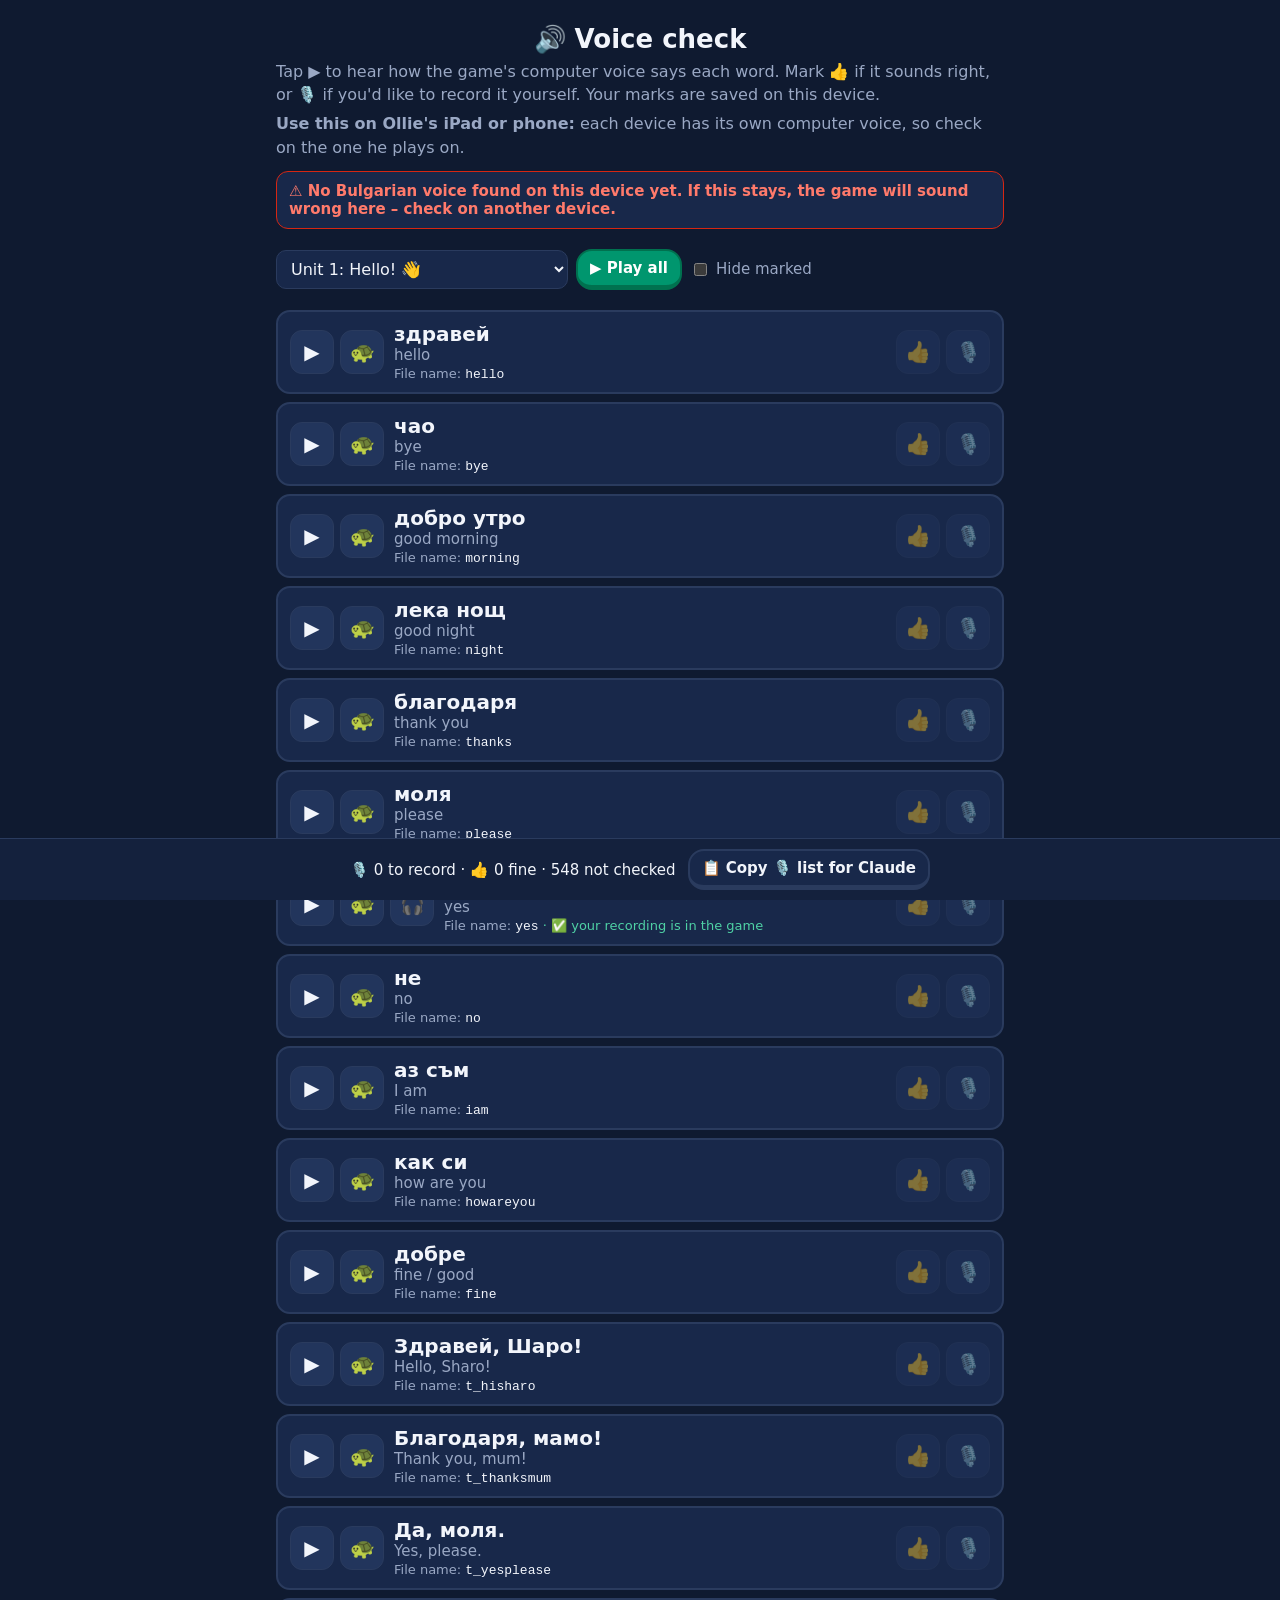
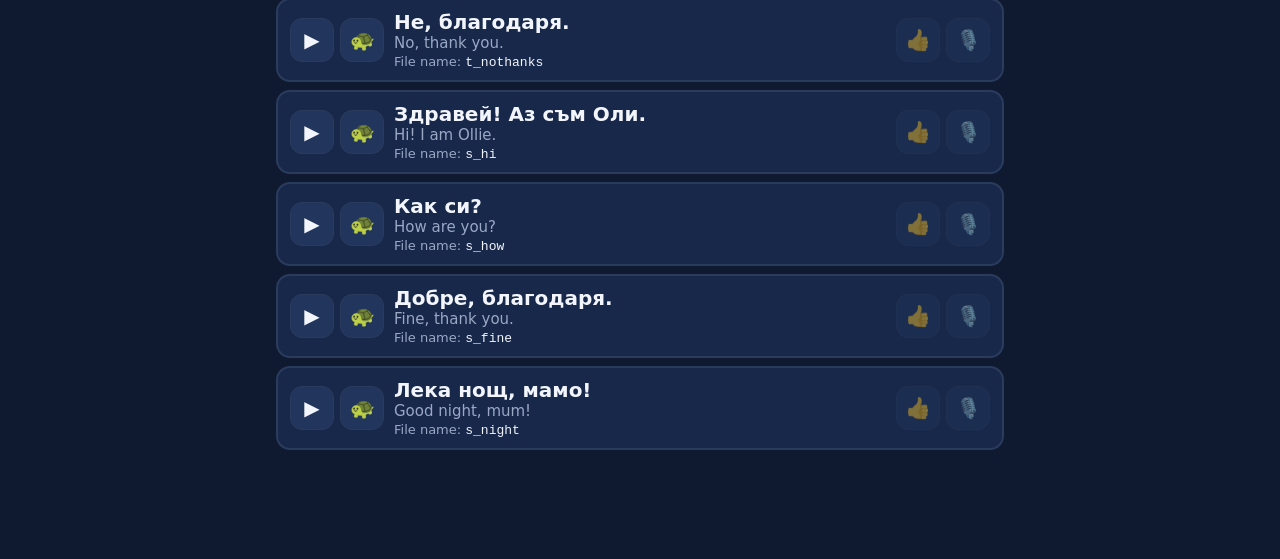
==== check.html @ 4c727529 "Add a grown-up voice check page to hear the computer voice for every word Co-Authored-By: Claude Opu" ====
<!doctype html>
<html lang="en">
<head>
  <meta charset="utf-8">
  <meta name="viewport" content="width=device-width, initial-scale=1, viewport-fit=cover">
  <title>Voice Check</title>
  <meta name="robots" content="noindex, nofollow">
  <meta name="theme-color" content="#14213D">
  <link rel="icon" href="icons/icon.svg" type="image/svg+xml">
  <link rel="stylesheet" href="css/styles.css">
  <style>
    /* Grown-up page for checking the computer voice – not linked from the game. */
    body { background: var(--bg); color: var(--ink); font-family: var(--font); margin: 0; }
    .vc { max-width: 760px; margin: 0 auto; padding: 16px 16px 120px; }
    .vc h1 { font-size: 26px; margin: 8px 0 4px; }
    .vc p { color: var(--muted); line-height: 1.45; margin: 6px 0; }
    .voice-note { background: var(--card); border: 1px solid var(--line); border-radius: 12px; padding: 10px 12px; margin: 12px 0; font-size: 15px; }
    .voice-note.warn { border-color: var(--red); color: var(--bad-text); }
    .bar { display: flex; flex-wrap: wrap; gap: 8px; align-items: center; margin: 12px 0; position: sticky; top: 0; background: var(--bg); padding: 8px 0; z-index: 2; }
    .bar select, .bar label { font: inherit; font-size: 16px; color: var(--ink); }
    .bar select { background: var(--card); border: 1px solid var(--line); border-radius: 10px; padding: 8px 10px; max-width: 100%; }
    .bar label { display: flex; gap: 6px; align-items: center; font-size: 15px; color: var(--muted); }
    .vc .btn { width: auto; margin: 0; }
    .rows { list-style: none; padding: 0; margin: 0; }
    .row { display: grid; grid-template-columns: auto 1fr auto; gap: 10px; align-items: center; background: var(--card); border: 2px solid var(--line); border-radius: 14px; padding: 10px 12px; margin: 8px 0; }
    .row.playing { border-color: var(--yellow); }
    .row.ok { border-color: var(--green); }
    .row.rec { border-color: var(--red); }
    .row.hidden { display: none; }
    .plays { display: flex; gap: 6px; }
    .plays button, .marks button { font-size: 20px; width: 44px; height: 44px; border-radius: 12px; border: 1px solid var(--line); background: #22355c; color: var(--ink); cursor: pointer; }
    .marks { display: flex; gap: 6px; }
    .marks button { opacity: .45; }
    .row.ok .mark-ok, .row.rec .mark-rec { opacity: 1; background: #2c4878; }
    .words { min-width: 0; }
    .bg { font-size: 20px; font-weight: 700; }
    .en { color: var(--muted); font-size: 15px; }
    .meta { font-size: 13px; color: var(--muted); margin-top: 2px; }
    .meta code { color: var(--ink); }
    .meta .mine { color: var(--good-text); }
    .summary { position: fixed; left: 0; right: 0; bottom: 0; background: var(--navy); border-top: 1px solid var(--line); padding: 10px 16px calc(10px + env(safe-area-inset-bottom)); display: flex; flex-wrap: wrap; gap: 8px 12px; align-items: center; justify-content: center; z-index: 3; }
    .summary span { font-size: 15px; }
    textarea.copy { width: 100%; min-height: 90px; margin-top: 8px; background: var(--card); color: var(--ink); border: 1px solid var(--line); border-radius: 10px; font: 14px ui-monospace, monospace; padding: 8px; }
    @media (max-width: 520px) {
      .row { grid-template-columns: 1fr auto; }
      .plays { grid-column: 1 / -1; }
    }
  </style>
</head>
<body>
  <main class="vc">
    <h1>🔊 Voice check</h1>
    <p>Tap ▶ to hear how the game's computer voice says each word. Mark 👍 if it sounds right, or 🎙️ if you'd like to record it yourself. Your marks are saved on this device.</p>
    <p><strong>Use this on Ollie's iPad or phone:</strong> each device has its own computer voice, so check on the one he plays on.</p>
    <div id="voice" class="voice-note">Looking for a Bulgarian voice…</div>

    <div class="bar">
      <select id="unit" aria-label="Unit"></select>
      <button class="btn small primary" id="playall">▶ Play all</button>
      <label><input type="checkbox" id="hide"> Hide marked</label>
    </div>

    <ul class="rows" id="rows"></ul>
    <div id="copybox"></div>
  </main>

  <div class="summary">
    <span id="counts"></span>
    <button class="btn small" id="copy">📋 Copy 🎙️ list for Claude</button>
  </div>

  <script src="js/content.js"></script>
  <script>
  (() => {
    const C = window.CONTENT;
    const KEY = 'ollie-bulgarian-voicecheck';
    let marks = {};
    try { marks = JSON.parse(localStorage.getItem(KEY)) || {}; } catch (e) {}
    const save = () => { try { localStorage.setItem(KEY, JSON.stringify(marks)); } catch (e) {} };

    // Same voice and speeds as the game.
    let voice = null;
    const voiceBox = document.getElementById('voice');
    function findVoice() {
      if (!('speechSynthesis' in window)) { voiceBox.textContent = 'This browser has no computer voice.'; voiceBox.className = 'voice-note warn'; return; }
      voice = speechSynthesis.getVoices().find(v => /^bg/i.test(v.lang)) || null;
      voiceBox.textContent = voice
        ? `Voice on this device: ${voice.name} (${voice.lang})`
        : '⚠️ No Bulgarian voice found on this device yet. If this stays, the game will sound wrong here – check on another device.';
      voiceBox.className = voice ? 'voice-note' : 'voice-note warn';
    }
    if ('speechSynthesis' in window) { findVoice(); speechSynthesis.addEventListener?.('voiceschanged', findVoice); }

    function say(text, slow, onEnd) {
      if (!('speechSynthesis' in window)) return onEnd && onEnd();
      speechSynthesis.cancel();
      const u = new SpeechSynthesisUtterance(text);
      u.lang = 'bg-BG';
      if (voice) u.voice = voice;
      u.rate = slow ? 0.5 : 0.85;
      if (onEnd) { u.onend = onEnd; u.onerror = onEnd; }
      speechSynthesis.speak(u);
    }

    // Every word and sentence in the playable lessons, unit by unit.
    const units = C.units.map((u, i) => {
      const ready = u.lessons.filter(l => l.status !== 'planned');
      const wids = [...new Set(ready.flatMap(l => l.words || []))];
      const sids = [...new Set(ready.flatMap(l => l.sentences || []))];
      return { n: i + 1, u, items: [...wids.map(id => ({ id, ...C.words[id] })), ...sids.map(id => ({ id, ...C.sentences[id] }))] };
    }).filter(x => x.items.length);

    const unitSel = document.getElementById('unit');
    unitSel.append(new Option('All units', 'all'));
    units.forEach(x => unitSel.append(new Option(`Unit ${x.n}: ${x.u.title} ${x.u.emoji}`, x.n)));
    try { unitSel.value = localStorage.getItem(KEY + '-unit') || '1'; } catch (e) { unitSel.value = '1'; }

    const rowsEl = document.getElementById('rows');
    const hide = document.getElementById('hide');
    let playing = null;

    function el(tag, attrs, ...kids) {
      const e = document.createElement(tag);
      Object.assign(e, attrs || {});
      kids.filter(k => k != null).forEach(k => e.append(k));
      return e;
    }

    function render() {
      stopAll();
      rowsEl.replaceChildren();
      const shown = unitSel.value === 'all' ? units : units.filter(x => String(x.n) === unitSel.value);
      shown.forEach(x => {
        if (unitSel.value === 'all') rowsEl.append(el('li', {}, el('h2', { textContent: `Unit ${x.n}: ${x.u.title} ${x.u.emoji}` })));
        x.items.forEach(item => {
          const row = el('li', { className: 'row' });
          row.dataset.id = item.id;
          const setMark = m => {
            marks[item.id] = marks[item.id] === m ? undefined : m;
            if (!marks[item.id]) delete marks[item.id];
            save(); paint(row, item.id); counts();
          };
          row.append(
            el('div', { className: 'plays' },
              el('button', { textContent: '▶', title: 'Computer voice', onclick: () => say(item.bg, false) }),
              el('button', { textContent: '🐢', title: 'Computer voice, slow', onclick: () => say(item.bg, true) }),
              item.audio ? el('button', { textContent: '🎧', title: 'Your recording', onclick: () => { speechSynthesis.cancel(); new Audio(item.audio).play(); } }) : null
            ),
            el('div', { className: 'words' },
              el('div', { className: 'bg', textContent: item.bg }),
              el('div', { className: 'en', textContent: item.en }),
              el('div', { className: 'meta' }, 'File name: ', el('code', { textContent: item.id }),
                item.audio ? el('span', { className: 'mine', textContent: ' · ✅ your recording is in the game' }) : null)
            ),
            el('div', { className: 'marks' },
              el('button', { className: 'mark-ok', textContent: '👍', title: 'Sounds right', onclick: () => setMark('ok') }),
              el('button', { className: 'mark-rec', textContent: '🎙️', title: 'I need to record this', onclick: () => setMark('rec') })
            )
          );
          paint(row, item.id);
          rowsEl.append(row);
        });
      });
      counts();
    }

    function paint(row, id) {
      row.classList.toggle('ok', marks[id] === 'ok');
      row.classList.toggle('rec', marks[id] === 'rec');
      row.classList.toggle('hidden', hide.checked && !!marks[id]);
    }

    function counts() {
      const all = units.flatMap(x => x.items);
      const rec = all.filter(i => marks[i.id] === 'rec').length;
      const ok = all.filter(i => marks[i.id] === 'ok').length;
      document.getElementById('counts').textContent = `🎙️ ${rec} to record · 👍 ${ok} fine · ${all.length - rec - ok} not checked`;
    }

    // Plays each row in turn so you can just listen along.
    const playBtn = document.getElementById('playall');
    function stopAll() {
      playing = null;
      if ('speechSynthesis' in window) speechSynthesis.cancel();
      document.querySelectorAll('.row.playing').forEach(r => r.classList.remove('playing'));
      playBtn.textContent = '▶ Play all';
    }
    playBtn.onclick = () => {
      if (playing) return stopAll();
      const rows = [...rowsEl.querySelectorAll('.row:not(.hidden)')];
      const token = playing = {};
      playBtn.textContent = '⏹ Stop';
      const next = i => {
        if (playing !== token) return;
        document.querySelectorAll('.row.playing').forEach(r => r.classList.remove('playing'));
        if (i >= rows.length) return stopAll();
        const row = rows[i];
        row.classList.add('playing');
        row.scrollIntoView({ block: 'center', behavior: 'smooth' });
        say(row.querySelector('.bg').textContent, false, () => setTimeout(() => next(i + 1), 900));
      };
      next(0);
    };

    unitSel.onchange = () => { try { localStorage.setItem(KEY + '-unit', unitSel.value); } catch (e) {} render(); };
    hide.onchange = () => rowsEl.querySelectorAll('.row').forEach(r => paint(r, r.dataset.id));

    document.getElementById('copy').onclick = async () => {
      const lines = units.map(x => {
        const ids = x.items.filter(i => marks[i.id] === 'rec').map(i => `${i.id} (${i.bg})`);
        return ids.length ? `Unit ${x.n}: ${ids.join(', ')}` : null;
      }).filter(Boolean);
      const text = lines.length ? `Computer voice is wrong for these – I'll record them:\n${lines.join('\n')}` : 'Nothing marked 🎙️ yet.';
      const box = document.getElementById('copybox');
      try {
        await navigator.clipboard.writeText(text);
        box.replaceChildren(el('p', { textContent: '✅ Copied! Paste it into your chat with Claude.' }));
      } catch (e) {
        const ta = el('textarea', { className: 'copy', value: text, readOnly: true });
        box.replaceChildren(el('p', { textContent: 'Copy this and paste it into your chat with Claude:' }), ta);
        ta.select();
      }
      box.scrollIntoView({ behavior: 'smooth' });
    };

    render();
  })();
  </script>
</body>
</html>
---- css/styles.css ----
/* Ollie's Bulgarian Adventure — touch-first styles (iPad & iPhone) */

:root {
  --green: #00966E;   /* Bulgarian flag green */
  --green-dark: #00714f;
  --red: #D62612;     /* Bulgarian flag red */
  --red-dark: #a31c0d;
  --yellow: #FFC800;
  --yellow-dark: #d9a800;
  --blue: #2D9CDB;
  --blue-dark: #1f7bb0;
  --brown: #D9954F;
  --brown-dark: #a8692c;
  --pink: #E0559A;
  --pink-dark: #b23a76;
  --purple: #8E5CD9;
  --purple-dark: #6a3fb0;
  --teal: #12A4B4;
  --teal-dark: #0b7d8a;
  --stone: #6B7A8F;
  --stone-dark: #4d596b;
  --orange: #FF8A3D;
  --orange-dark: #d0661f;
  /* Dark "game" theme, matching the cover page */
  color-scheme: dark;
  --navy: #14213D;
  --ink: #F2F5FB;
  --muted: #9AA8C4;
  --line: #2A3B5E;
  --bg: #0F1A30;
  --card: #18284A;
  --good-bg: #0E3B2E;
  --bad-bg: #44171A;
  --good-text: #4FD1A5;
  --bad-text: #FF7A6B;
  --radius: 18px;
  --font: ui-rounded, "SF Pro Rounded", "Nunito", "Varela Round", system-ui, -apple-system, "Segoe UI", sans-serif;
}

* { box-sizing: border-box; }

html { background: #0b1428; }

html, body {
  margin: 0;
  background: radial-gradient(120% 60% at 50% 0%, #1f3a68 0%, var(--navy) 50%, #0b1428 100%) fixed;
  color: var(--ink);
  font-family: var(--font);
  -webkit-text-size-adjust: 100%;
  -webkit-tap-highlight-color: transparent;
}

body { min-height: 100dvh; }

button, input { font-family: inherit; }
button {
  touch-action: manipulation;
  user-select: none;
  -webkit-user-select: none;
  cursor: pointer;
}

.hidden { display: none; }

#app {
  max-width: 640px;
  margin: 0 auto;
  min-height: 100dvh;
}

.screen {
  padding: max(16px, env(safe-area-inset-top)) 16px calc(24px + env(safe-area-inset-bottom));
  min-height: 100dvh;
  display: flex;
  flex-direction: column;
}

h1 { font-size: clamp(28px, 7vw, 40px); margin: 8px 0; text-align: center; }
h2 { margin: 0; font-size: 24px; }
h3 { margin: 0 0 10px; font-size: 19px; }
.lead { font-size: 20px; text-align: center; line-height: 1.4; margin: 8px 0; }
.lead.strong { font-weight: 800; }

/* ---------- Buttons ---------- */
.btn {
  border: 2px solid var(--line);
  border-bottom-width: 5px;
  background: var(--card);
  color: var(--ink);
  font-size: 17px;
  font-weight: 800;
  padding: 12px 18px;
  border-radius: 16px;
  margin: 6px 0;
}
.btn:active { transform: translateY(3px); border-bottom-width: 2px; }
.btn.big {
  width: 100%;
  font-size: 20px;
  padding: 16px;
  text-transform: uppercase;
  letter-spacing: .5px;
}
.btn.primary { background: var(--green); border-color: var(--green-dark); color: #fff; }
.btn.danger { background: var(--red); border-color: var(--red-dark); color: #fff; }
.btn.danger-outline { color: var(--bad-text); border-color: rgba(214,38,18,.5); }
.btn:disabled { background: #1c2a47; border-color: #2a3b5e; color: #5f6f90; transform: none; }

.icon-btn {
  border: none;
  background: transparent;
  font-size: 26px;
  width: 48px;
  height: 48px;
  border-radius: 12px;
  color: var(--muted);
  flex: none;
}
.icon-btn:active { background: var(--line); }

/* ---------- Dog mascot ---------- */
.dog { flex: none; }
.dog svg { width: 100%; height: 100%; overflow: visible; }
.dog .tongue { transform-origin: 60px 81px; }
.dog.happy .dog-head { animation: bob 1.6s ease-in-out infinite; transform-origin: 60px 100px; }
.dog.happy .ear-l { animation: earL 1.6s ease-in-out infinite; transform-origin: 30px 32px; }
.dog.happy .ear-r { animation: earR 1.6s ease-in-out infinite; transform-origin: 90px 32px; }
.dog.party .dog-head { animation: jump .6s ease-in-out infinite; }
.dog.sad .tongue { display: none; }
.dog.sad .mouth { d: path("M51 83 Q60 77 69 83"); }
.dog.sad .dog-head { transform: rotate(-8deg); transform-origin: 60px 100px; }

@keyframes bob { 0%,100% { transform: translateY(0) } 50% { transform: translateY(-4px) } }
@keyframes jump { 0%,100% { transform: translateY(0) rotate(0) } 30% { transform: translateY(-14px) rotate(-4deg) } 60% { transform: translateY(-14px) rotate(4deg) } }
@keyframes earL { 0%,100% { rotate: 0deg } 50% { rotate: 8deg } }
@keyframes earR { 0%,100% { rotate: 0deg } 50% { rotate: -8deg } }

.dog-says {
  display: flex;
  align-items: center;
  gap: 10px;
  margin: 10px 0;
}
.bubble {
  position: relative;
  background: var(--card);
  border: 2px solid var(--line);
  border-radius: 18px;
  padding: 12px 14px;
  font-size: 17px;
  font-weight: 700;
  line-height: 1.35;
  flex: 1;
}
.bubble::before {
  content: "";
  position: absolute;
  left: -10px; top: 50%;
  width: 16px; height: 16px;
  background: var(--card);
  border-left: 2px solid var(--line);
  border-bottom: 2px solid var(--line);
  transform: translateY(-50%) rotate(45deg);
}

/* ---------- Welcome (cover page) ---------- */
.welcome {
  background: transparent;
  color: #fff;
  gap: 14px;
  justify-content: center;
}
.flag-stripe { display: flex; height: 6px; border-radius: 99px; overflow: hidden; width: 96px; }
.flag-stripe i { flex: 1; }
.flag-stripe i:nth-child(1) { background: #fff; }
.flag-stripe i:nth-child(2) { background: var(--green); }
.flag-stripe i:nth-child(3) { background: var(--red); }
.cover-title .kicker {
  text-transform: uppercase;
  letter-spacing: 4px;
  font-weight: 800;
  font-size: 15px;
  color: var(--yellow);
}
.cover-title h1 {
  text-align: left;
  font-size: clamp(42px, 12vw, 64px);
  line-height: .95;
  font-weight: 900;
  letter-spacing: -1px;
  margin: 6px 0 10px;
}
.tagline { margin: 0; font-size: 18px; line-height: 1.4; color: #c9d4ea; font-weight: 600; }
.pills { display: flex; flex-wrap: wrap; gap: 8px; }
.pill {
  background: rgba(255,255,255,.1);
  border: 1px solid rgba(255,255,255,.18);
  border-radius: 999px;
  padding: 6px 12px;
  font-size: 14px;
  font-weight: 800;
}
.sidekick {
  display: flex;
  align-items: center;
  gap: 14px;
  background: rgba(255,255,255,.07);
  border: 1px solid rgba(255,255,255,.14);
  border-radius: 20px;
  padding: 14px;
  margin-top: 6px;
}
.sidekick-dog {
  flex: none;
  border-radius: 50%;
  background: radial-gradient(circle, rgba(255,200,0,.35), rgba(255,200,0,0) 70%);
}
.sidekick-label { font-size: 20px; font-weight: 900; color: var(--yellow); }
.sidekick-text { margin: 4px 0 0; font-size: 16px; line-height: 1.4; color: #dbe3f3; }
.name-input {
  width: 100%;
  font-size: 22px;
  font-weight: 700;
  padding: 14px 16px;
  border: 3px solid var(--line);
  border-radius: 16px;
  text-align: center;
  background: var(--card);
  color: var(--ink);
  margin: 8px 0;
}
.name-input:focus { outline: none; border-color: var(--blue); }
.name-input.dark { background: rgba(255,255,255,.08); border-color: rgba(255,255,255,.25); color: #fff; margin: 0; }
.name-input.dark::placeholder { color: #8fa0c2; }
.name-input.dark:focus { border-color: var(--yellow); }
.chips { display: flex; flex-wrap: wrap; gap: 8px; justify-content: center; }
.chip {
  border: 2px solid var(--line);
  background: var(--card);
  border-radius: 999px;
  padding: 8px 16px;
  font-size: 18px;
  font-weight: 700;
  color: var(--ink);
}
.welcome .chip { background: transparent; border-color: rgba(255,255,255,.25); color: #fff; }
.welcome .chip.on { background: var(--yellow); border-color: var(--yellow); color: var(--navy); }
.btn.start {
  background: var(--yellow);
  border-color: var(--yellow-dark);
  color: var(--navy);
  margin-top: 6px;
}

@media (min-width: 700px) {
  .welcome { padding-left: 32px; padding-right: 32px; }
}

/* ---------- Home ---------- */
.topbar {
  display: flex;
  align-items: center;
  gap: 12px;
  position: sticky;
  top: 0;
  z-index: 5;
  background: rgba(15, 26, 48, .9);
  -webkit-backdrop-filter: blur(8px);
  backdrop-filter: blur(8px);
  padding: 6px 0 10px;
  border-bottom: 2px solid var(--line);
}
.stat { display: flex; align-items: center; gap: 4px; font-weight: 800; font-size: 20px; color: #ff8a3d; }
.stat .ico { font-size: 24px; }
.stat.level { flex: 1; color: var(--ink); gap: 8px; }
.lvl-badge {
  background: var(--yellow);
  border-bottom: 3px solid var(--yellow-dark);
  border-radius: 10px;
  padding: 3px 8px;
  font-size: 15px;
  color: var(--navy);
}
.xpbar { flex: 1; height: 14px; background: var(--line); border-radius: 99px; overflow: hidden; }
.xpfill { height: 100%; background: var(--yellow); border-radius: 99px; transition: width .6s; }
.xp-num { font-size: 14px; color: var(--muted); white-space: nowrap; }

.hero-wrap { margin: 8px 0 4px; }
.dog-name { font-weight: 800; color: var(--brown); margin: -8px 0 0 18px; font-size: 15px; }

.path { display: flex; flex-direction: column; align-items: center; padding-bottom: 40px; }

.unit-banner {
  width: 100%;
  display: flex;
  align-items: center;
  gap: 14px;
  color: #fff;
  border-radius: var(--radius);
  padding: 14px 18px;
  margin: 22px 0 14px;
  box-shadow: 0 5px 0 rgba(0,0,0,.18);
}
.unit-emoji { font-size: 38px; }
.unit-label { font-size: 14px; font-weight: 800; opacity: .85; text-transform: uppercase; letter-spacing: 1px; }
.unit-title { font-size: 24px; font-weight: 900; }
.unit-done { margin-left: auto; font-size: 32px; }

.c-green  { --c: var(--green);  --cd: var(--green-dark); }
.c-red    { --c: var(--red);    --cd: var(--red-dark); }
.c-blue   { --c: var(--blue);   --cd: var(--blue-dark); }
.c-brown  { --c: var(--brown);  --cd: var(--brown-dark); }
.c-yellow { --c: var(--yellow); --cd: var(--yellow-dark); }
.c-pink   { --c: var(--pink);   --cd: var(--pink-dark); }
.c-purple { --c: var(--purple); --cd: var(--purple-dark); }
.c-teal   { --c: var(--teal);   --cd: var(--teal-dark); }
.c-stone  { --c: var(--stone);  --cd: var(--stone-dark); }
.c-orange { --c: var(--orange); --cd: var(--orange-dark); }
.unit-banner { background: var(--c); }

.node-row { position: relative; display: flex; flex-direction: column; align-items: center; margin: 8px 0; }
.node-row:has(.start-tag) { margin-top: 40px; }
.node {
  width: 78px;
  height: 72px;
  border-radius: 50%;
  border: none;
  background: var(--c);
  box-shadow: 0 7px 0 var(--cd);
  color: #fff;
  font-size: 32px;
  font-weight: 900;
  transition: transform .1s;
}
.node:active { transform: translateY(5px); box-shadow: 0 2px 0 var(--cd); }
.node.boss { width: 92px; height: 84px; font-size: 38px; }
.node.done { background: var(--yellow); box-shadow: 0 7px 0 var(--yellow-dark); color: var(--navy); }
.node.locked { background: #2a3a5c; box-shadow: 0 7px 0 #1b2742; font-size: 24px; }
.node.current { outline: 5px solid color-mix(in srgb, var(--c) 30%, transparent); outline-offset: 5px; }
.node-title { margin-top: 12px; font-weight: 800; font-size: 14px; color: var(--muted); }
.start-tag {
  position: absolute;
  top: -34px;
  background: var(--card);
  border: 2px solid var(--line);
  color: var(--good-text);
  font-weight: 900;
  padding: 4px 12px;
  border-radius: 10px;
  animation: bob 1.2s ease-in-out infinite;
  z-index: 1;
}
.more-soon { margin-top: 26px; text-align: center; font-weight: 700; color: var(--muted); font-size: 17px; }

/* ---------- Sections, unit cards, continue ---------- */
.home-actions { display: flex; gap: 10px; align-items: stretch; margin: 6px 0 4px; }
.continue-card {
  flex: 1;
  display: grid;
  grid-template-columns: 1fr auto;
  align-items: center;
  text-align: left;
  gap: 2px 10px;
  background: var(--green);
  border: none;
  border-bottom: 5px solid var(--green-dark);
  border-radius: 16px;
  padding: 10px 14px;
  color: #fff;
}
.continue-card:active { transform: translateY(3px); border-bottom-width: 2px; }
.continue-label { font-size: 13px; font-weight: 900; text-transform: uppercase; letter-spacing: 1px; opacity: .85; }
.continue-title { grid-column: 1; font-size: 17px; font-weight: 800; }
.continue-go { grid-column: 2; grid-row: 1 / span 2; font-size: 22px; }
.review-btn { margin: 0; white-space: nowrap; }

.section-head {
  width: 100%;
  margin: 30px 0 4px;
  padding-top: 18px;
  border-top: 2px solid var(--line);
}
.path > .section-head:first-child { margin-top: 10px; border-top: none; padding-top: 0; }
.section-label { color: var(--yellow); font-weight: 900; font-size: 13px; letter-spacing: 2px; text-transform: uppercase; }
.section-head h2 { font-size: 26px; margin: 2px 0; }
.section-head p { margin: 2px 0 8px; color: var(--muted); font-weight: 600; line-height: 1.35; }
.section-progress { display: flex; align-items: center; gap: 10px; font-weight: 800; color: var(--muted); font-size: 14px; }
.tag { display: inline-block; border-radius: 999px; padding: 4px 10px; font-size: 13px; font-weight: 800; }
.tag.planned { background: rgba(255,255,255,.08); border: 1px dashed var(--muted); color: var(--muted); }

.unit-banner { border: none; text-align: left; font-family: inherit; }
.unit-banner:active { transform: translateY(3px); box-shadow: 0 2px 0 rgba(0,0,0,.18); }
.unit-text { flex: 1; min-width: 0; }
.unit-desc { font-size: 14px; font-weight: 600; opacity: .9; margin-top: 2px; line-height: 1.3; }
.unit-info { margin-left: auto; font-size: 22px; opacity: .8; }

.planned-head { width: 100%; margin-top: 26px; }
.planned-grid { width: 100%; display: grid; grid-template-columns: 1fr 1fr; gap: 10px; margin-top: 4px; }
.unit-card {
  display: flex; align-items: center; gap: 10px;
  text-align: left;
  background: rgba(255,255,255,.04);
  border: 2px dashed var(--line);
  border-radius: 14px;
  padding: 10px;
  color: var(--ink);
}
.unit-card-emoji { font-size: 26px; opacity: .75; }
.unit-card .unit-label { display: block; font-size: 11px; color: var(--muted); }
.unit-card-title { display: block; font-weight: 800; font-size: 15px; line-height: 1.2; }

/* ---------- Unit page ---------- */
.unit-page { gap: 12px; }
.crumb { color: var(--muted); font-weight: 700; font-size: 14px; }
.unit-hero {
  display: flex; align-items: center; gap: 14px;
  background: var(--c); color: #fff;
  border-radius: var(--radius);
  padding: 16px 18px;
  box-shadow: 0 5px 0 rgba(0,0,0,.18);
}
.unit-hero h1 { margin: 0; text-align: left; font-size: 28px; }
.unit-hero h1:focus { outline: none; }
.unit-hero.planned, .unit-banner.planned { background: #2a3a5c; }
.unit-intro { font-size: 18px; font-weight: 700; margin: 4px 0; line-height: 1.4; }
.objectives { margin: 0; padding-left: 22px; line-height: 1.5; font-size: 17px; }
.objectives li::marker { content: "✓  "; color: var(--good-text); }
.lesson-list { list-style: none; margin: 0; padding: 0; display: flex; flex-direction: column; gap: 10px; }
.lesson-row { display: flex; align-items: center; gap: 12px; padding: 10px; border-radius: 14px; background: rgba(255,255,255,.04); }
.lesson-row.planned { border: 1px dashed var(--line); background: transparent; }
.lesson-row.locked { opacity: .6; }
.lesson-ico { font-size: 22px; width: 30px; text-align: center; flex: none; }
.lesson-info { flex: 1; display: flex; flex-direction: column; min-width: 0; }
.lesson-name { font-weight: 800; font-size: 17px; }
.lesson-status { font-size: 13px; font-weight: 800; color: var(--muted); text-transform: uppercase; letter-spacing: .5px; }
.lesson-row.done .lesson-status { color: var(--good-text); }
.lesson-row.available .lesson-status { color: var(--yellow); }
.lesson-plan { font-size: 14px; color: var(--muted); margin-top: 3px; line-height: 1.35; }
.btn.small { font-size: 15px; padding: 8px 12px; margin: 0; flex: none; }
.tip-details { border-top: 1px solid var(--line); padding: 8px 0; }
.tip-details summary { font-weight: 800; cursor: pointer; }
.tip-details p { margin: 8px 0 0; line-height: 1.45; }
.sample-list { margin: 0; padding-left: 20px; line-height: 1.7; }
.sample-list .bgw { font-size: 18px; }
.muted { color: var(--muted); font-size: 14px; }

.teach-card.tip-card { text-align: left; align-items: stretch; }
.tip-title { font-size: 24px; font-weight: 900; color: #6cc4f5; }
.tip-text { font-size: 19px; line-height: 1.5; margin: 4px 0 0; }
.tip-list { margin: 6px 0 0; padding-left: 20px; font-size: 19px; line-height: 1.6; }
.tip-details .tip-list, .tip-details .tip-text { font-size: 16px; }

/* Keyboard users can always see where they are */
:focus-visible { outline: 3px solid var(--yellow); outline-offset: 3px; }

/* ---------- Lesson ---------- */
.lesson { gap: 8px; }
.lesson-top { display: flex; align-items: center; gap: 10px; margin-bottom: 6px; }
.progress { flex: 1; height: 18px; background: var(--line); border-radius: 99px; overflow: hidden; }
.progress-fill { height: 100%; background: var(--green); border-radius: 99px; transition: width .4s; box-shadow: inset 0 -5px 0 rgba(0,0,0,.08); }
.combo { font-weight: 900; color: #ff8a3d; font-size: 18px; }

.qbody { flex: 1; display: flex; flex-direction: column; gap: 14px; padding-bottom: 150px; }
.q-label { font-size: 22px; font-weight: 900; margin-top: 6px; }
.q-label.new { color: #6cc4f5; }

.prompt {
  display: flex;
  align-items: center;
  justify-content: center;
  gap: 14px;
  flex-wrap: wrap;
  background: var(--card);
  border: 2px solid var(--line);
  border-radius: var(--radius);
  padding: 20px 14px;
  min-height: 110px;
}
.prompt.column { flex-direction: column; gap: 8px; }
.prompt-bg { font-size: 38px; font-weight: 900; }
.prompt-pic { font-size: 56px; }
.prompt-en { font-size: 26px; font-weight: 800; }
.prompt-en.small { font-size: 18px; color: var(--muted); }

.speakers { display: flex; gap: 8px; justify-content: center; }
.btn-speaker {
  width: 60px; height: 60px;
  border-radius: 16px;
  border: none;
  background: var(--blue);
  box-shadow: 0 5px 0 var(--blue-dark);
  font-size: 28px;
}
.btn-speaker.small { width: 50px; height: 50px; font-size: 22px; margin-top: 5px; }
.btn-speaker.huge { width: 110px; height: 110px; font-size: 54px; border-radius: 28px; }
.btn-speaker:active { transform: translateY(4px); box-shadow: 0 1px 0 var(--blue-dark); }

.teach-card {
  background: var(--card);
  border: 2px solid var(--line);
  border-bottom-width: 6px;
  border-radius: 24px;
  padding: 22px 16px;
  text-align: center;
  display: flex;
  flex-direction: column;
  gap: 6px;
  align-items: center;
}
.teach-pic { font-size: 84px; line-height: 1.1; }
.teach-bg { font-size: 42px; font-weight: 900; color: var(--good-text); }
.teach-bg.sentence { font-size: 32px; line-height: 1.25; }
.teach-say { font-size: 17px; color: var(--muted); font-weight: 700; }
.teach-en { font-size: 24px; font-weight: 800; margin-bottom: 8px; }

.choices { display: grid; grid-template-columns: 1fr 1fr; gap: 12px; }
.choices.list { grid-template-columns: 1fr; }
.choice {
  background: var(--card);
  border: 2px solid var(--line);
  border-bottom-width: 5px;
  border-radius: 16px;
  padding: 14px;
  min-height: 64px;
  display: flex;
  flex-direction: column;
  align-items: center;
  justify-content: center;
  gap: 4px;
  color: var(--ink);
}
.choices.pics .choice { min-height: 110px; }
.choice .pic { font-size: 46px; line-height: 1.1; }
.choices.pics .choice .pic { font-size: 60px; }
.choice .en { font-size: 19px; font-weight: 800; }
.choice .bgw, .bgw { font-size: 22px; font-weight: 800; }
.choices.pics .choice .pic.multi, .choice .pic.multi { font-size: 40px; letter-spacing: -4px; }
.teach-pic.multi { font-size: 64px; }
.prompt-pic.multi { font-size: 44px; }
.choice.selected { border-color: var(--blue); background: rgba(45,156,219,.25); border-bottom-color: var(--blue-dark); }
.choice.right { border-color: var(--green); background: var(--good-bg); }
.choice.wrong { border-color: var(--red); background: var(--bad-bg); }
.choice:disabled { color: var(--ink); opacity: 1; }

.pairs { display: grid; grid-template-columns: 1fr 1fr; gap: 12px; }
.pair-col { display: flex; flex-direction: column; gap: 12px; }
.pair {
  background: var(--card);
  border: 2px solid var(--line);
  border-bottom-width: 5px;
  border-radius: 14px;
  min-height: 62px;
  padding: 8px;
  font-size: 18px;
  font-weight: 800;
  color: var(--ink);
}
.pair.selected { border-color: var(--blue); background: rgba(45,156,219,.25); border-bottom-color: var(--blue-dark); }
.pair.matched { border-color: var(--good-bg); background: var(--good-bg); color: var(--good-text); opacity: .6; }
.pair.nope { border-color: var(--red); background: var(--bad-bg); animation: shake .4s; }

.tile-line {
  min-height: 72px;
  border-bottom: 3px solid var(--line);
  border-top: 3px solid var(--line);
  display: flex;
  flex-wrap: wrap;
  gap: 8px;
  padding: 10px 0;
  align-content: flex-start;
}
.tile-line.right { border-color: var(--green); }
.tile-line.wrong { border-color: var(--red); }
.tile-bank { display: flex; flex-wrap: wrap; gap: 8px; justify-content: center; }
.tile {
  background: var(--card);
  border: 2px solid var(--line);
  border-bottom-width: 5px;
  border-radius: 12px;
  padding: 10px 14px;
  font-size: 21px;
  font-weight: 800;
  color: var(--ink);
}
.tile.used { background: var(--line); color: transparent; border-color: var(--line); }

.gap-sentence { font-size: 30px; font-weight: 900; text-align: center; line-height: 1.4; }
.blank {
  display: inline-block;
  min-width: 70px;
  border-bottom: 4px solid var(--blue);
  color: var(--blue);
  padding: 0 6px;
}
.blank.right { color: var(--good-text); border-color: var(--good-text); }
.blank.wrong { color: var(--bad-text); border-color: var(--bad-text); }

/* "Say it!" */
.prompt-bg.sentence { font-size: 30px; text-align: center; line-height: 1.25; }
.mic {
  align-self: center;
  width: 120px; height: 120px;
  border-radius: 50%;
  border: none;
  background: var(--red);
  box-shadow: 0 7px 0 var(--red-dark);
  font-size: 54px;
  margin-top: 6px;
}
.mic:active { transform: translateY(5px); box-shadow: 0 2px 0 var(--red-dark); }
.mic.listening { animation: pulse 1s ease-in-out infinite; }
@keyframes pulse { 0%,100% { box-shadow: 0 7px 0 var(--red-dark), 0 0 0 0 rgba(214,38,18,.45); } 50% { box-shadow: 0 7px 0 var(--red-dark), 0 0 0 22px rgba(214,38,18,0); } }
.speak-status { text-align: center; font-size: 18px; font-weight: 700; color: var(--muted); min-height: 50px; }
.compare { display: flex; gap: 12px; justify-content: center; }
.compare .btn { font-size: 20px; padding: 14px 20px; }
.compare-q { margin-top: 8px; color: var(--ink); }
.btn.ghost { background: transparent; border-color: transparent; color: var(--muted); }
.btn.ghost:active { transform: none; }

/* Footer with Check / feedback */
.qfooter {
  position: fixed;
  left: 0; right: 0; bottom: 0;
  background: var(--bg);
  border-top: 2px solid var(--line);
  padding: 14px 16px calc(14px + env(safe-area-inset-bottom));
  z-index: 10;
}
.qfooter > * { max-width: 608px; margin-left: auto; margin-right: auto; }
.qfooter.good { background: var(--good-bg); border-color: transparent; }
.qfooter.bad { background: var(--bad-bg); border-color: transparent; }
.fb { display: flex; align-items: center; gap: 10px; margin-bottom: 8px; }
.fb-title { font-size: 22px; font-weight: 900; }
.good .fb-title { color: var(--good-text); }
.bad .fb-title { color: var(--bad-text); }
.fb-answer { font-size: 18px; font-weight: 700; }
.footer-hint { text-align: center; color: var(--muted); font-weight: 700; padding: 10px 0; }

/* ---------- Finish ---------- */
.finish { align-items: center; justify-content: center; text-align: center; gap: 10px; }
.levelup {
  background: var(--yellow);
  border-bottom: 5px solid var(--yellow-dark);
  border-radius: 16px;
  padding: 12px 18px;
  font-size: 20px;
  font-weight: 900;
  animation: pop .5s ease-out;
}
.stats { display: grid; grid-template-columns: repeat(3, 1fr); gap: 10px; width: 100%; margin: 10px 0; }
.stat-card { border: 3px solid var(--c); border-radius: 16px; overflow: hidden; background: var(--card); }
.stat-top { background: var(--c); color: #fff; font-weight: 900; font-size: 14px; padding: 4px; text-transform: uppercase; }
.stat-val { font-size: 26px; font-weight: 900; padding: 10px 4px; }
.fact {
  background: var(--card);
  border: 2px solid var(--line);
  border-radius: 16px;
  padding: 14px;
  font-size: 17px;
  line-height: 1.4;
  text-align: left;
  width: 100%;
}

.fact-list { margin: 8px 0 0; padding-left: 20px; line-height: 1.5; }
.fact-list li + li { margin-top: 6px; }

/* ---------- Settings ---------- */
.settings { gap: 12px; }
.panel { background: var(--card); border: 2px solid var(--line); border-radius: var(--radius); padding: 16px; }
.panel p { line-height: 1.45; }
.panel .row { display: flex; gap: 10px; flex-wrap: wrap; }
.switch { display: flex; align-items: center; gap: 8px; font-size: 18px; font-weight: 700; }
.switch input { width: 24px; height: 24px; }
.ok { color: var(--good-text); font-weight: 700; }
.warn { color: #ffc14d; font-weight: 700; }

/* ---------- Effects ---------- */
#toast {
  position: fixed;
  left: 50%;
  top: max(16px, env(safe-area-inset-top));
  transform: translate(-50%, -150%);
  background: var(--yellow);
  color: var(--navy);
  font-weight: 800;
  padding: 10px 18px;
  border-radius: 999px;
  z-index: 50;
  pointer-events: none;
  white-space: nowrap;
}
#toast.show { animation: toast 2.2s ease-in-out; }
@keyframes toast {
  0% { transform: translate(-50%, -150%); }
  12%, 80% { transform: translate(-50%, 0); }
  100% { transform: translate(-50%, -150%); }
}

#confetti { position: fixed; inset: 0; pointer-events: none; overflow: hidden; z-index: 40; }
#confetti i {
  position: absolute;
  top: -20px;
  width: 10px;
  height: 16px;
  border-radius: 3px;
  animation-name: fall;
  animation-timing-function: linear;
  animation-fill-mode: forwards;
}
@keyframes fall { to { top: 110%; transform: rotate(720deg) translateX(40px); } }

.shake { animation: shake .4s; }
@keyframes shake { 0%,100% { translate: 0 } 25% { translate: -8px } 75% { translate: 8px } }
@keyframes pop { 0% { transform: scale(.5); opacity: 0 } 80% { transform: scale(1.08) } 100% { transform: scale(1); opacity: 1 } }

@media (prefers-reduced-motion: reduce) {
  *, *::before, *::after { animation: none !important; transition: none !important; }
}

/* Bigger screens (iPad) */
@media (min-width: 700px) {
  .q-label { font-size: 26px; }
  .prompt-bg { font-size: 46px; }
}
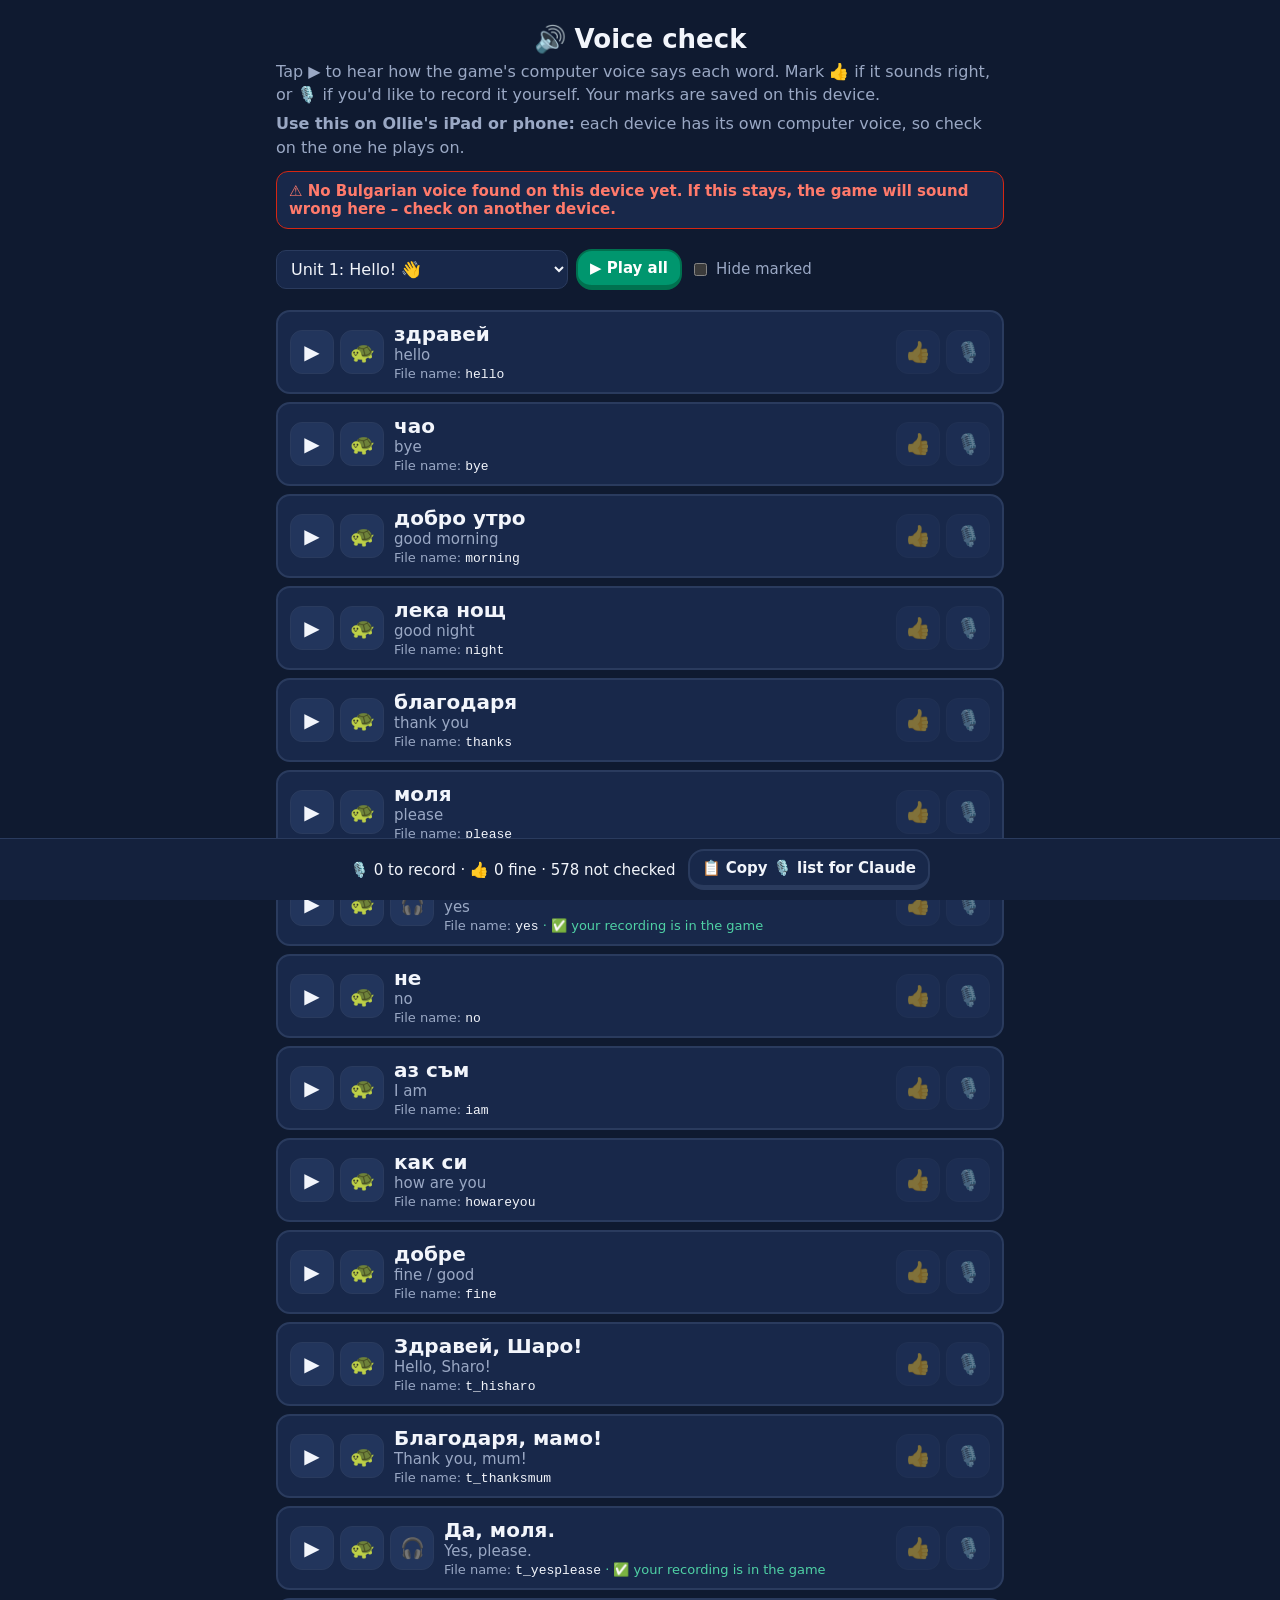
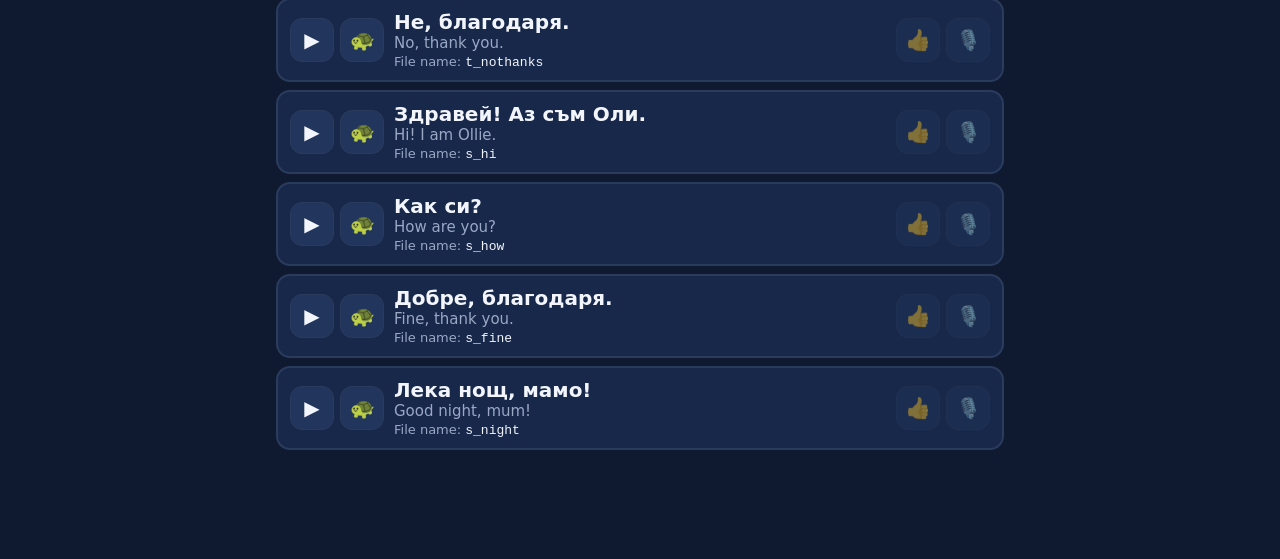
==== commit 5e7a6c9e: "Optional alphabet unit (Unit 0) for players who can't read Cyrillic yet New players choose 'I can re" ====
--- a/check.html
+++ b/check.html
@@ -103,11 +103,11 @@
     }
 
     // Every word and sentence in the playable lessons, unit by unit.
-    const units = C.units.map((u, i) => {
+    const units = (C.alphabet ? [C.alphabet] : []).concat(C.units).map(u => {
       const ready = u.lessons.filter(l => l.status !== 'planned');
       const wids = [...new Set(ready.flatMap(l => l.words || []))];
       const sids = [...new Set(ready.flatMap(l => l.sentences || []))];
-      return { n: i + 1, u, items: [...wids.map(id => ({ id, ...C.words[id] })), ...sids.map(id => ({ id, ...C.sentences[id] }))] };
+      return { n: C.units.indexOf(u) + 1, u, items: [...wids.map(id => ({ id, ...C.words[id] })), ...sids.map(id => ({ id, ...C.sentences[id] }))] };
     }).filter(x => x.items.length);
 
     const unitSel = document.getElementById('unit');
@@ -135,6 +135,7 @@
         x.items.forEach(item => {
           const row = el('li', { className: 'row' });
           row.dataset.id = item.id;
+          row.dataset.say = item.tts || item.bg;
           const setMark = m => {
             marks[item.id] = marks[item.id] === m ? undefined : m;
             if (!marks[item.id]) delete marks[item.id];
@@ -142,8 +143,8 @@
           };
           row.append(
             el('div', { className: 'plays' },
-              el('button', { textContent: '▶', title: 'Computer voice', onclick: () => say(item.bg, false) }),
-              el('button', { textContent: '🐢', title: 'Computer voice, slow', onclick: () => say(item.bg, true) }),
+              el('button', { textContent: '▶', title: 'Computer voice', onclick: () => say(item.tts || item.bg, false) }),
+              el('button', { textContent: '🐢', title: 'Computer voice, slow', onclick: () => say(item.tts || item.bg, true) }),
               item.audio ? el('button', { textContent: '🎧', title: 'Your recording', onclick: () => { speechSynthesis.cancel(); new Audio(item.audio).play(); } }) : null
             ),
             el('div', { className: 'words' },
@@ -197,7 +198,7 @@
         const row = rows[i];
         row.classList.add('playing');
         row.scrollIntoView({ block: 'center', behavior: 'smooth' });
-        say(row.querySelector('.bg').textContent, false, () => setTimeout(() => next(i + 1), 900));
+        say(row.dataset.say, false, () => setTimeout(() => next(i + 1), 900));
       };
       next(0);
     };
--- a/css/styles.css
+++ b/css/styles.css
@@ -245,6 +245,19 @@
 }
 .welcome .chip { background: transparent; border-color: rgba(255,255,255,.25); color: #fff; }
 .welcome .chip.on { background: var(--yellow); border-color: var(--yellow); color: var(--navy); }
+/* Welcome part 2: can you read the letters yet? */
+.read-option {
+  display: flex; align-items: center; gap: 14px; width: 100%; text-align: left;
+  background: rgba(255,255,255,.07); border: 2px solid rgba(255,255,255,.18); border-bottom-width: 5px;
+  border-radius: 20px; padding: 16px; margin-top: 12px; color: #fff; font: inherit; cursor: pointer;
+}
+.read-option:hover, .read-option:focus-visible { border-color: var(--yellow); }
+.read-option:active { transform: translateY(3px); border-bottom-width: 2px; }
+.read-emoji { font-size: 40px; flex: none; }
+.read-title { display: block; font-size: 20px; font-weight: 900; }
+.read-text { display: block; margin-top: 2px; font-size: 15px; color: #c9d4ea; line-height: 1.35; }
+.read-note { text-align: center; color: var(--muted); font-size: 14px; margin: 14px 0 0; }
+
 .btn.start {
   background: var(--yellow);
   border-color: var(--yellow-dark);
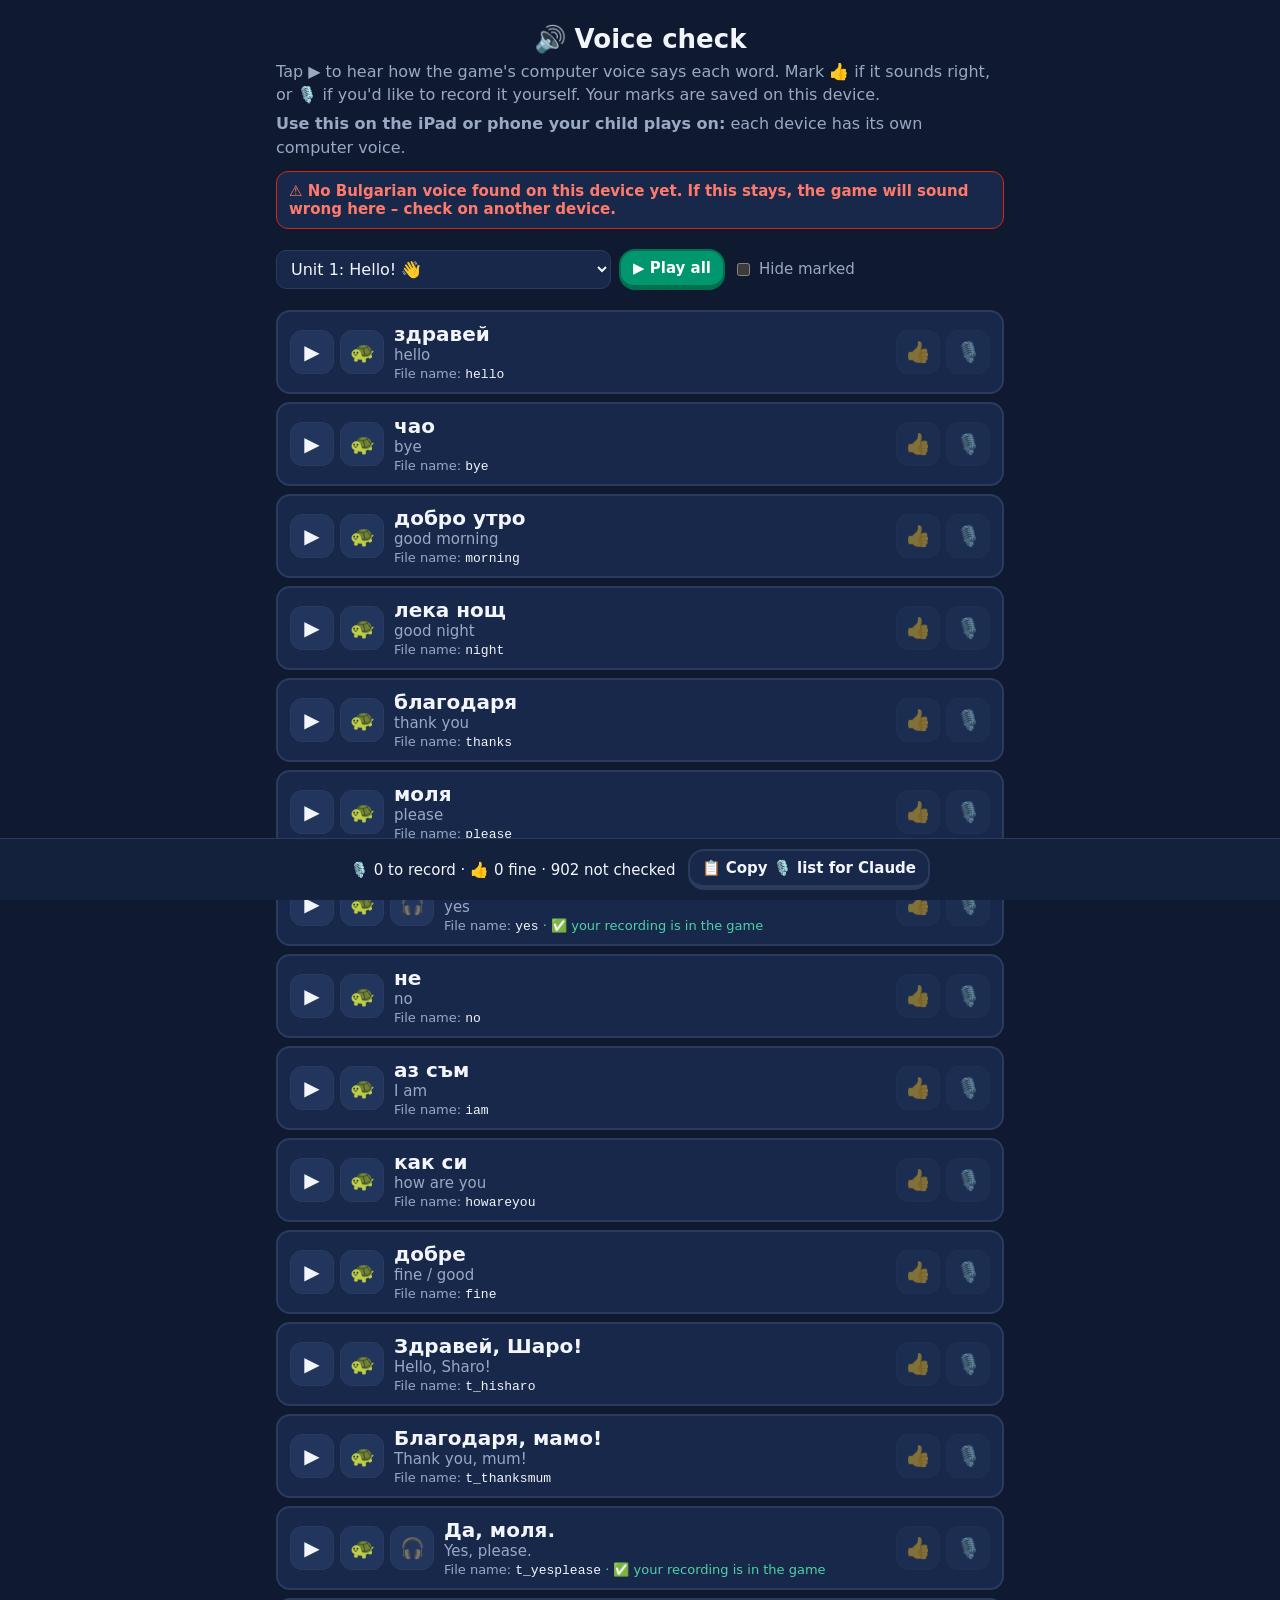
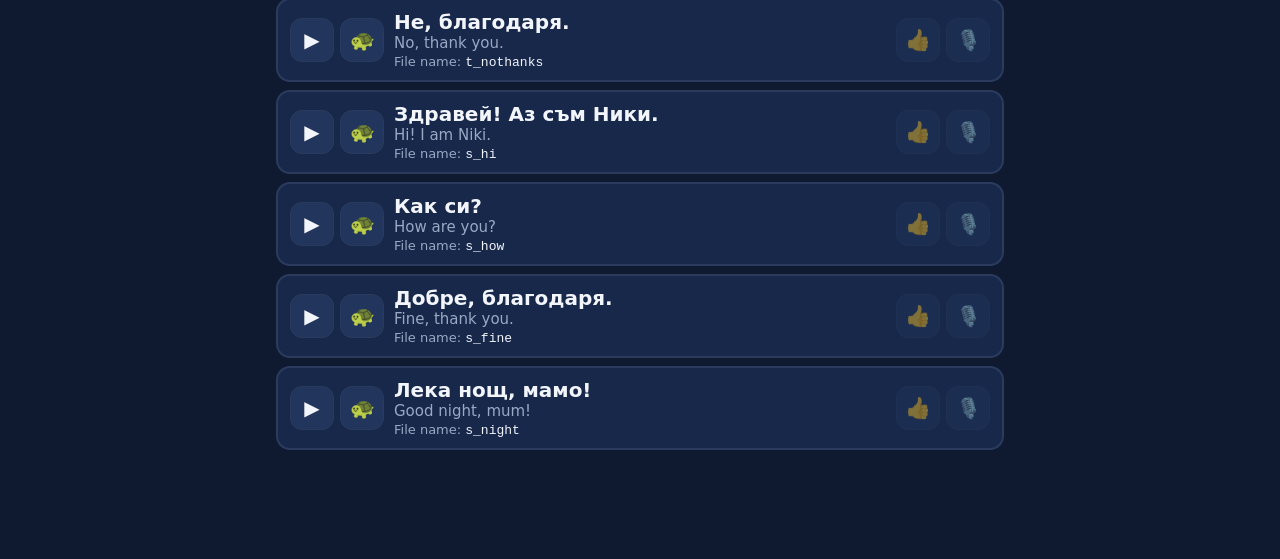
==== commit f119d987: "Privacy clean-up: neutral names in lessons and code, ask older saves for the player's name once Co-A" ====
--- a/check.html
+++ b/check.html
@@ -51,7 +51,7 @@
   <main class="vc">
     <h1>🔊 Voice check</h1>
     <p>Tap ▶ to hear how the game's computer voice says each word. Mark 👍 if it sounds right, or 🎙️ if you'd like to record it yourself. Your marks are saved on this device.</p>
-    <p><strong>Use this on Ollie's iPad or phone:</strong> each device has its own computer voice, so check on the one he plays on.</p>
+    <p><strong>Use this on the iPad or phone your child plays on:</strong> each device has its own computer voice.</p>
     <div id="voice" class="voice-note">Looking for a Bulgarian voice…</div>
 
     <div class="bar">
--- a/css/styles.css
+++ b/css/styles.css
@@ -1,4 +1,4 @@
-/* Ollie's Bulgarian Adventure — touch-first styles (iPad & iPhone) */
+/* Bulgarian Adventure — touch-first styles (iPad & iPhone) */
 
 :root {
   --green: #00966E;   /* Bulgarian flag green */
@@ -385,7 +385,6 @@
 .continue-label { font-size: 13px; font-weight: 900; text-transform: uppercase; letter-spacing: 1px; opacity: .85; }
 .continue-title { grid-column: 1; font-size: 17px; font-weight: 800; }
 .continue-go { grid-column: 2; grid-row: 1 / span 2; font-size: 22px; }
-.review-btn { margin: 0; white-space: nowrap; }
 
 .section-head {
   width: 100%;
@@ -473,6 +472,16 @@
 .progress-fill { height: 100%; background: var(--green); border-radius: 99px; transition: width .4s; box-shadow: inset 0 -5px 0 rgba(0,0,0,.08); }
 .combo { font-weight: 900; color: #ff8a3d; font-size: 18px; }
 
+/* ⚡ Speed Quiz */
+.quiz-timer .quiz-timer-fill { background: var(--yellow); transition: width .25s linear; }
+.quiz-score { font-weight: 900; color: var(--yellow); font-size: 20px; min-width: 48px; text-align: right; }
+.quiz-stars { font-size: 40px; letter-spacing: 4px; }
+.node.quiz { --c: var(--orange); --cd: var(--orange-dark); }
+.node.quiz.done { background: var(--c); box-shadow: 0 7px 0 var(--cd); color: #fff; }
+.node-stars { display: block; font-size: 13px; letter-spacing: 1px; }
+.finish-actions { display: flex; gap: 10px; width: 100%; }
+.finish-actions .btn { flex: 1; margin: 0; }
+
 .qbody { flex: 1; display: flex; flex-direction: column; gap: 14px; padding-bottom: 150px; }
 .q-label { font-size: 22px; font-weight: 900; margin-top: 6px; }
 .q-label.new { color: #6cc4f5; }
@@ -736,3 +745,66 @@
   .q-label { font-size: 26px; }
   .prompt-bg { font-size: 46px; }
 }
+
+/* ---------- 🏆 Weekly league ---------- */
+
+.league .read-option.on { border-color: var(--yellow); background: rgba(255,200,0,.12); }
+.league .read-option:disabled { opacity: .5; cursor: default; transform: none; }
+.league .btn.small { align-self: flex-start; margin-top: 8px; }
+.league-q { margin: 18px 0 0; font-size: 19px; }
+.league-select { width: 100%; font: inherit; font-size: 18px; color: var(--ink); background: var(--card); border: 2px solid var(--line); border-radius: 14px; padding: 12px; margin-top: 8px; }
+.league-preview { margin: 16px 0 4px; padding: 12px 14px; border-radius: 14px; background: var(--card); border: 2px dashed var(--line); font-weight: 800; font-size: 18px; text-align: center; }
+.league-safe { margin-top: 14px; }
+.league-safe h3 { margin: 0 0 6px; }
+.league-safe ul { margin: 0; padding-left: 20px; line-height: 1.45; color: var(--muted); }
+.league-ok { margin: 14px 0 8px; font-size: 17px; }
+.league-head { display: grid; grid-template-columns: 1fr 1fr; gap: 10px; width: 100%; margin: 8px 0; }
+.league-note { color: var(--muted); font-size: 15px; text-align: center; margin: 6px 0; line-height: 1.4; }
+.league-msg { text-align: center; margin: 12px 0; font-weight: 700; }
+.league-board { width: 100%; }
+.league-list { list-style: none; margin: 8px 0; padding: 0; }
+.league-row { display: grid; grid-template-columns: 40px 30px 1fr auto; align-items: center; gap: 8px; background: var(--card); border: 2px solid var(--line); border-radius: 14px; padding: 10px 12px; margin: 6px 0; }
+.league-row.top { border-color: var(--yellow-dark); }
+.league-row.me { border-color: var(--green); background: var(--good-bg); }
+.league-pos { font-weight: 900; font-size: 20px; text-align: center; }
+.league-flag { font-size: 22px; }
+.league-name { font-weight: 800; font-size: 18px; min-width: 0; overflow-wrap: anywhere; }
+.league-you { color: var(--good-text); font-weight: 700; font-size: 15px; }
+.league-xp { font-weight: 800; color: var(--yellow); white-space: nowrap; }
+
+/* Finished units on the home path: small cards instead of the whole lesson trail */
+.done-grid { width: 100%; display: grid; grid-template-columns: 1fr 1fr; gap: 10px; margin: 14px 0 4px; }
+.unit-card.done { border: 2px solid var(--c); border-bottom-width: 4px; background: rgba(255,255,255,.05); font-family: inherit; cursor: pointer; }
+.unit-card.done .unit-card-emoji { opacity: 1; }
+.unit-card.done:active { transform: translateY(2px); border-bottom-width: 2px; }
+.unit-card-quiz { display: block; font-size: 12px; color: var(--muted); margin-top: 2px; }
+.quiz-count { font-weight: 800; color: var(--muted); font-size: 16px; white-space: nowrap; }
+/* Make "Your next lesson" stand out */
+.continue-card { padding: 14px 16px; box-shadow: 0 0 0 3px rgba(0,150,110,.25); }
+.continue-title { font-size: 19px; }
+.continue-go { width: 44px; height: 44px; border-radius: 50%; background: #fff; color: var(--green); display: grid; place-items: center; font-size: 20px; animation: go-pulse 1.6s ease-in-out infinite; }
+@keyframes go-pulse { 50% { transform: scale(1.12); } }
+@media (prefers-reduced-motion: reduce) { .continue-go { animation: none; } }
+
+/* Combo above the progress bar; the bar turns gold at 5 in a row */
+.progress-wrap { flex: 1; position: relative; display: flex; }
+.combo-tag { position: absolute; left: 12px; bottom: 100%; margin-bottom: 2px; font-size: 12px; font-weight: 900; letter-spacing: 1px; color: #ff8a3d; white-space: nowrap; animation: pop .3s ease-out; }
+.lesson-top:has(.combo-tag) { margin-top: 14px; }
+.progress.gold .progress-fill { background: linear-gradient(90deg, var(--yellow), #ffe066, var(--yellow)); background-size: 200% 100%; animation: shine 1.5s linear infinite; }
+@keyframes shine { to { background-position: -200% 0; } }
+@keyframes pop { from { transform: scale(.6); opacity: 0; } }
+
+/* A question coming back after a mistake */
+.retry-tag { align-self: flex-start; font-size: 14px; font-weight: 900; letter-spacing: .5px; text-transform: uppercase; color: var(--orange); background: rgba(255,138,61,.12); border: 1px solid rgba(255,138,61,.4); border-radius: 999px; padding: 4px 12px; }
+
+/* 🔥 Streak celebration */
+.streak-screen { justify-content: center; text-align: center; gap: 6px; }
+.streak-flame { font-size: 120px; line-height: 1; animation: flame 1.2s ease-in-out infinite; }
+.streak-num { font-size: 88px; font-weight: 900; line-height: 1; color: #ff8a3d; }
+.streak-label { font-size: 26px; font-weight: 900; color: var(--orange); margin-bottom: 14px; }
+.streak-screen .btn { margin-top: 18px; }
+@keyframes flame { 50% { transform: scale(1.08) rotate(-3deg); } }
+@media (prefers-reduced-motion: reduce) { .streak-flame, .progress.gold .progress-fill, .combo-tag { animation: none; } }
+
+/* The pop-up message is hidden completely when not showing (a sliver used to peek out at the top) */
+#toast:not(.show) { visibility: hidden; }
